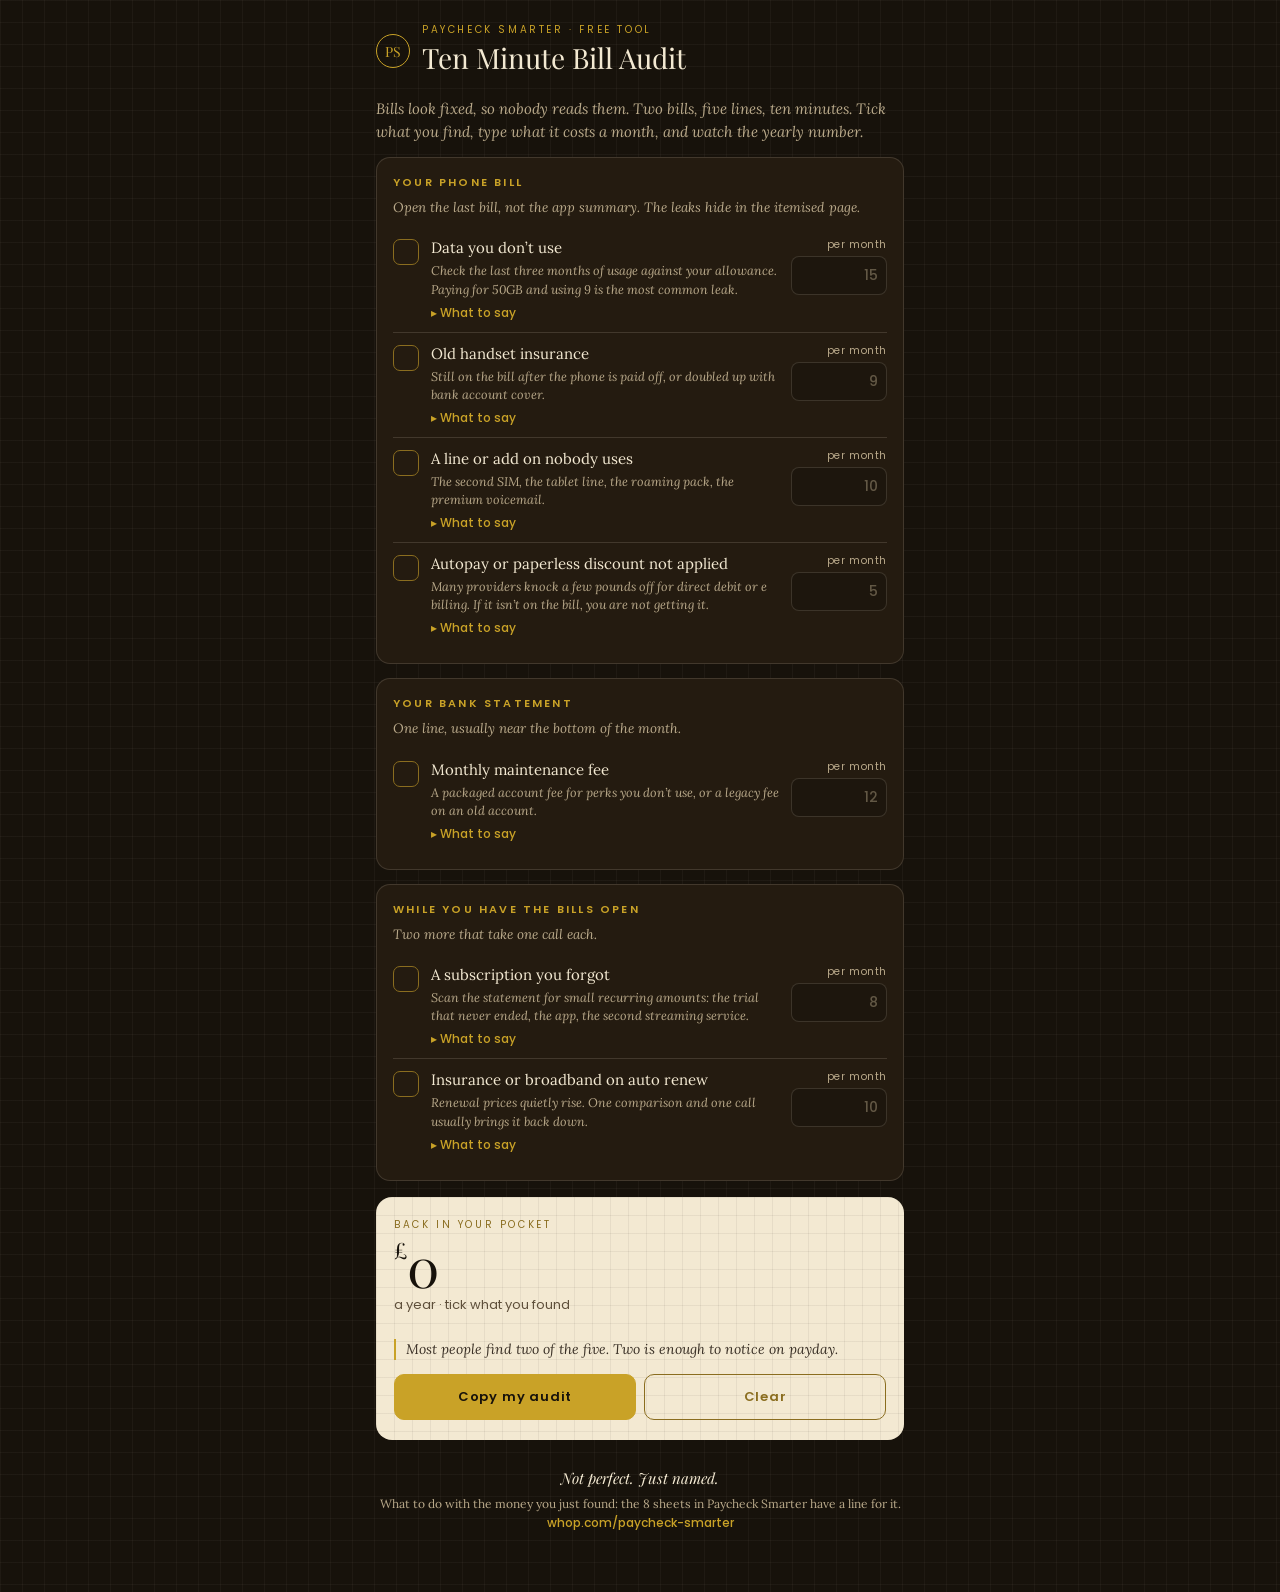
==== bill-audit/index.html @ 3b6a1077 "Add the free tools: Due Date Mover, Ten Minute Bill Audit" ====
<!doctype html>
<html lang="en">
<head>
<meta charset="utf-8">
<meta name="viewport" content="width=device-width, initial-scale=1, viewport-fit=cover">
<title>Ten Minute Bill Audit</title>
<meta name="description" content="Paycheck Smarter: the four leaks in a phone bill and the one line on a bank statement, with the exact words for each call and the yearly total you get back.">
<link rel="preconnect" href="https://fonts.googleapis.com">
<link href="https://fonts.googleapis.com/css2?family=Playfair+Display:ital,wght@0,400;0,500;1,400&family=Lora:ital,wght@0,400;0,600;1,400&family=Poppins:wght@400;500;600&display=swap" rel="stylesheet">
<style>
:root{--bg:#17120B;--surface:#241B10;--paper:#F3E9D2;--ink:#17120B;--gold:#C9A227;--gold2:#8A6D1F;--mute:#B9A98A;--line:rgba(243,233,210,.14)}
*{box-sizing:border-box;margin:0;padding:0;min-width:0}
input,select,button{min-width:0;max-width:100%}
html,body{background:var(--bg);color:var(--paper);font-family:Lora,Georgia,serif;-webkit-text-size-adjust:100%}
body{min-height:100vh;background-image:linear-gradient(rgba(243,233,210,.04) 1px,transparent 1px),linear-gradient(90deg,rgba(243,233,210,.04) 1px,transparent 1px);background-size:22px 22px}
.wrap{max-width:560px;margin:0 auto;padding:22px 16px 60px}
header{display:flex;align-items:center;gap:12px;margin-bottom:18px}
.mono{width:34px;height:34px;border:1px solid var(--gold);border-radius:50%;display:grid;place-items:center;font-family:"Playfair Display",serif;color:var(--gold);font-size:14px;flex:none}
.kicker{font-family:Poppins,sans-serif;font-size:10px;letter-spacing:.26em;text-transform:uppercase;color:var(--gold)}
h1{font-family:"Playfair Display",serif;font-weight:400;font-size:28px;line-height:1.15;margin:4px 0 6px}
.sub{color:var(--mute);font-style:italic;font-size:15px;line-height:1.5}
.card{background:var(--surface);border:1px solid var(--line);border-radius:14px;padding:16px;margin-top:14px}
.card h2{font-family:Poppins,sans-serif;font-weight:600;font-size:11px;letter-spacing:.2em;text-transform:uppercase;color:var(--gold);margin-bottom:6px}
.card .lead{font-size:13.5px;color:var(--mute);font-style:italic;margin-bottom:10px;line-height:1.5}
.check{display:grid;grid-template-columns:28px 1fr 96px;gap:10px;align-items:start;padding:10px 0;border-top:1px solid var(--line)}
.check:first-of-type{border-top:none}
.box{width:26px;height:26px;border:1.5px solid var(--gold2);border-radius:7px;background:transparent;cursor:pointer;position:relative;margin-top:2px}
.box.on{background:var(--gold);border-color:var(--gold)}
.box.on::after{content:"";position:absolute;left:8px;top:3px;width:7px;height:13px;border:solid var(--ink);border-width:0 2.5px 2.5px 0;transform:rotate(45deg)}
.check .t{font-size:15px;line-height:1.4}
.check .t small{display:block;color:var(--mute);font-size:12.5px;font-style:italic;margin-top:3px;line-height:1.45}
.check input{width:100%;background:#1D160D;border:1px solid var(--line);border-radius:8px;color:var(--paper);font:500 14px Poppins,sans-serif;padding:8px;outline:none;-moz-appearance:textfield;text-align:right}
.check input::-webkit-outer-spin-button,.check input::-webkit-inner-spin-button{-webkit-appearance:none}
.check input:focus{border-color:var(--gold)}
.check input::placeholder{color:rgba(185,169,138,.45)}
.check label{font:400 10px Poppins,sans-serif;color:var(--mute);display:block;text-align:right;margin-bottom:3px;letter-spacing:.06em}
details{margin-top:6px}
summary{cursor:pointer;font:500 12px Poppins,sans-serif;color:var(--gold);list-style:none}
summary::before{content:"▸ ";}
details[open] summary::before{content:"▾ ";}
.say{margin-top:6px;background:#1D160D;border-left:2px solid var(--gold);padding:8px 10px;font-size:13.5px;line-height:1.55;color:var(--paper);border-radius:0 8px 8px 0}
.result{margin-top:16px;border-radius:16px;padding:20px 18px;background:var(--paper);color:var(--ink);position:relative;overflow:hidden}
.result::before{content:"";position:absolute;inset:0;background-image:linear-gradient(rgba(23,18,11,.06) 1px,transparent 1px),linear-gradient(90deg,rgba(23,18,11,.06) 1px,transparent 1px);background-size:18px 18px;pointer-events:none}
.result>*{position:relative}
.result .kicker{color:var(--gold2)}
.big{font-family:"Playfair Display",serif;font-size:54px;line-height:1;margin:6px 0 2px}
.big small{font-size:22px;vertical-align:top}
.per{font:400 13px Poppins,sans-serif;color:#5E4F3A}
.lines{margin-top:12px;display:grid;grid-template-columns:1fr auto;gap:6px 14px;font-size:14px;color:#3B3127}
.lines b{font:600 13px Poppins,sans-serif;color:var(--ink);text-align:right}
.msg{margin-top:12px;font-size:14px;line-height:1.5;color:#3B3127;border-left:2px solid var(--gold);padding-left:10px;font-style:italic}
.actions{display:flex;gap:8px;margin-top:14px}
.btn{flex:1;border-radius:10px;padding:12px;font:600 13px Poppins,sans-serif;letter-spacing:.06em;cursor:pointer;border:1px solid var(--gold);background:var(--gold);color:var(--ink)}
.btn.ghost{background:transparent;color:var(--gold2);border-color:var(--gold2)}
footer{margin-top:26px;text-align:center;color:var(--mute);font-size:12px;line-height:1.6}
footer a{color:var(--gold);text-decoration:none;font-family:Poppins,sans-serif;font-weight:500}
.motto{font-family:"Playfair Display",serif;font-style:italic;color:var(--paper);font-size:15px;margin-bottom:4px}
</style>
</head>
<body>
<div class="wrap">
  <header>
    <div class="mono">PS</div>
    <div><div class="kicker">Paycheck Smarter · free tool</div><h1>Ten Minute Bill Audit</h1></div>
  </header>
  <p class="sub">Bills look fixed, so nobody reads them. Two bills, five lines, ten minutes. Tick what you find, type what it costs a month, and watch the yearly number.</p>

  <section class="card" id="phone">
    <h2>Your phone bill</h2>
    <p class="lead">Open the last bill, not the app summary. The leaks hide in the itemised page.</p>
    <div class="items"></div>
  </section>

  <section class="card" id="bank">
    <h2>Your bank statement</h2>
    <p class="lead">One line, usually near the bottom of the month.</p>
    <div class="items"></div>
  </section>

  <section class="card" id="other">
    <h2>While you have the bills open</h2>
    <p class="lead">Two more that take one call each.</p>
    <div class="items"></div>
  </section>

  <section class="result">
    <div class="kicker">Back in your pocket</div>
    <div class="big"><small id="cur">£</small><span id="year">0</span></div>
    <div class="per" id="per">a year · tick what you found</div>
    <div class="lines" id="lines"></div>
    <div class="msg" id="msg">Most people find two of the five. Two is enough to notice on payday.</div>
    <div class="actions"><button class="btn" id="copy">Copy my audit</button><button class="btn ghost" id="reset">Clear</button></div>
  </section>

  <footer>
    <div class="motto">Not perfect. Just named.</div>
    What to do with the money you just found: the 8 sheets in Paycheck Smarter have a line for it. <a href="https://whop.com/paycheck-smarter">whop.com/paycheck-smarter</a>
  </footer>
</div>
<script>
(function(){
  const KEY='ps_audit_v1', $=s=>document.querySelector(s);
  const ITEMS={
    phone:[
      {id:'data',t:'Data you don’t use',s:'Check the last three months of usage against your allowance. Paying for 50GB and using 9 is the most common leak.',d:15,say:'“I’m using about 9GB a month on a 50GB plan. What’s the cheapest plan that covers 15GB, and can you move me today without a new contract?”'},
      {id:'ins',t:'Old handset insurance',s:'Still on the bill after the phone is paid off, or doubled up with bank account cover.',d:9,say:'“Please remove the handset insurance from my account from the next bill. Can you confirm the date it stops and the new monthly total?”'},
      {id:'line',t:'A line or add on nobody uses',s:'The second SIM, the tablet line, the roaming pack, the premium voicemail.',d:10,say:'“There’s a line/add on on my account that isn’t used. Please cancel it and tell me the new monthly amount.”'},
      {id:'auto',t:'Autopay or paperless discount not applied',s:'Many providers knock a few pounds off for direct debit or e billing. If it isn’t on the bill, you are not getting it.',d:5,say:'“Is there a discount for paying by direct debit or paperless billing? Please apply it and confirm the new total.”'}],
    bank:[
      {id:'fee',t:'Monthly maintenance fee',s:'A packaged account fee for perks you don’t use, or a legacy fee on an old account.',d:12,say:'“I see a monthly account fee. I’d like to move to the free version of this account, or have the fee waived. What are my options?”'}],
    other:[
      {id:'sub',t:'A subscription you forgot',s:'Scan the statement for small recurring amounts: the trial that never ended, the app, the second streaming service.',d:8,say:'Cancel in the app store or the account page. If it says “cancel anytime”, that is the moment.'},
      {id:'insur',t:'Insurance or broadband on auto renew',s:'Renewal prices quietly rise. One comparison and one call usually brings it back down.',d:10,say:'“My renewal quote has gone up. I have a quote for [amount] elsewhere. Can you match it, or is there a cheaper equivalent policy?”'}]
  };
  let st=load()||{cur:'£',v:{}};
  function load(){try{return JSON.parse(localStorage.getItem(KEY))}catch(e){return null}}
  function save(){try{localStorage.setItem(KEY,JSON.stringify(st))}catch(e){}}
  function fmt(n){return (Math.round(n*100)/100).toLocaleString('en-GB',{maximumFractionDigits:2})}
  function render(){
    Object.entries(ITEMS).forEach(([sec,items])=>{
      const box=$('#'+sec+' .items'); box.innerHTML='';
      items.forEach(it=>{
        const v=st.v[it.id]||{on:false,a:''};
        const d=document.createElement('div'); d.className='check';
        d.innerHTML=`<button class="box ${v.on?'on':''}" aria-label="found"></button><div class="t">${it.t}<small>${it.s}</small><details><summary>What to say</summary><div class="say">${it.say}</div></details></div><div><label>per month</label><input type="number" inputmode="decimal" placeholder="${it.d}" value="${v.a}"></div>`;
        const [b,,wrap]=d.children; const inp=wrap.querySelector('input');
        b.onclick=()=>{v.on=!v.on; if(v.on&&!v.a) v.a=it.d; st.v[it.id]=v; render();};
        inp.oninput=()=>{v.a=inp.value; if(inp.value) v.on=true; st.v[it.id]=v; calc();};
        box.appendChild(d);
      });
    });
    calc();
  }
  function calc(){
    let month=0, n=0; const lines=[];
    Object.values(ITEMS).flat().forEach(it=>{const v=st.v[it.id]; if(v&&v.on){const a=parseFloat(v.a)||0; month+=a; n++; lines.push(`<span>${it.t}</span><b>${st.cur}${fmt(a*12)}</b>`);}});
    $('#cur').textContent=st.cur; $('#year').textContent=fmt(month*12);
    $('#per').textContent = n? `a year · ${st.cur}${fmt(month)} a month · ${n} leak${n>1?'s':''} found` : 'a year · tick what you found';
    $('#lines').innerHTML=lines.join('');
    const m=$('#msg');
    if(!n) m.textContent='Most people find two of the five. Two is enough to notice on payday.';
    else if(month*12<100) m.textContent='Small, and real. Put it on the same page as the bills so it has a job, not just a disappearance.';
    else if(month*12<400) m.textContent=`${st.cur}${fmt(month*12)} a year is one week of groceries, every month, for doing nothing twice. Make the calls this week while the bill is open.`;
    else m.textContent=`${st.cur}${fmt(month*12)} a year. That is a holdback that builds itself. Give it a line on the weekly page before it leaks into Friday.`;
    document.querySelectorAll('.box').forEach((b,i)=>{});
    save();
  }
  $('#cur').onclick=()=>{st.cur=st.cur==='£'?'$':st.cur==='$'?'€':'£';render()};
  $('#reset').onclick=()=>{st.v={};render()};
  $('#copy').onclick=async()=>{const found=Object.values(ITEMS).flat().filter(it=>st.v[it.id]&&st.v[it.id].on); const month=found.reduce((t,it)=>t+(parseFloat(st.v[it.id].a)||0),0); const txt=`Bill audit: ${found.length} leaks found, ${st.cur}${fmt(month)} a month, ${st.cur}${fmt(month*12)} a year.\n`+found.map(it=>`• ${it.t}: ${st.cur}${fmt(parseFloat(st.v[it.id].a)||0)}/mo`).join('\n')+`\n(Paycheck Smarter)`; try{await navigator.clipboard.writeText(txt);$('#copy').textContent='Copied ✓'}catch(e){prompt('Copy:',txt)} setTimeout(()=>$('#copy').textContent='Copy my audit',1400)};
  render();
})();
</script>
</body>
</html>
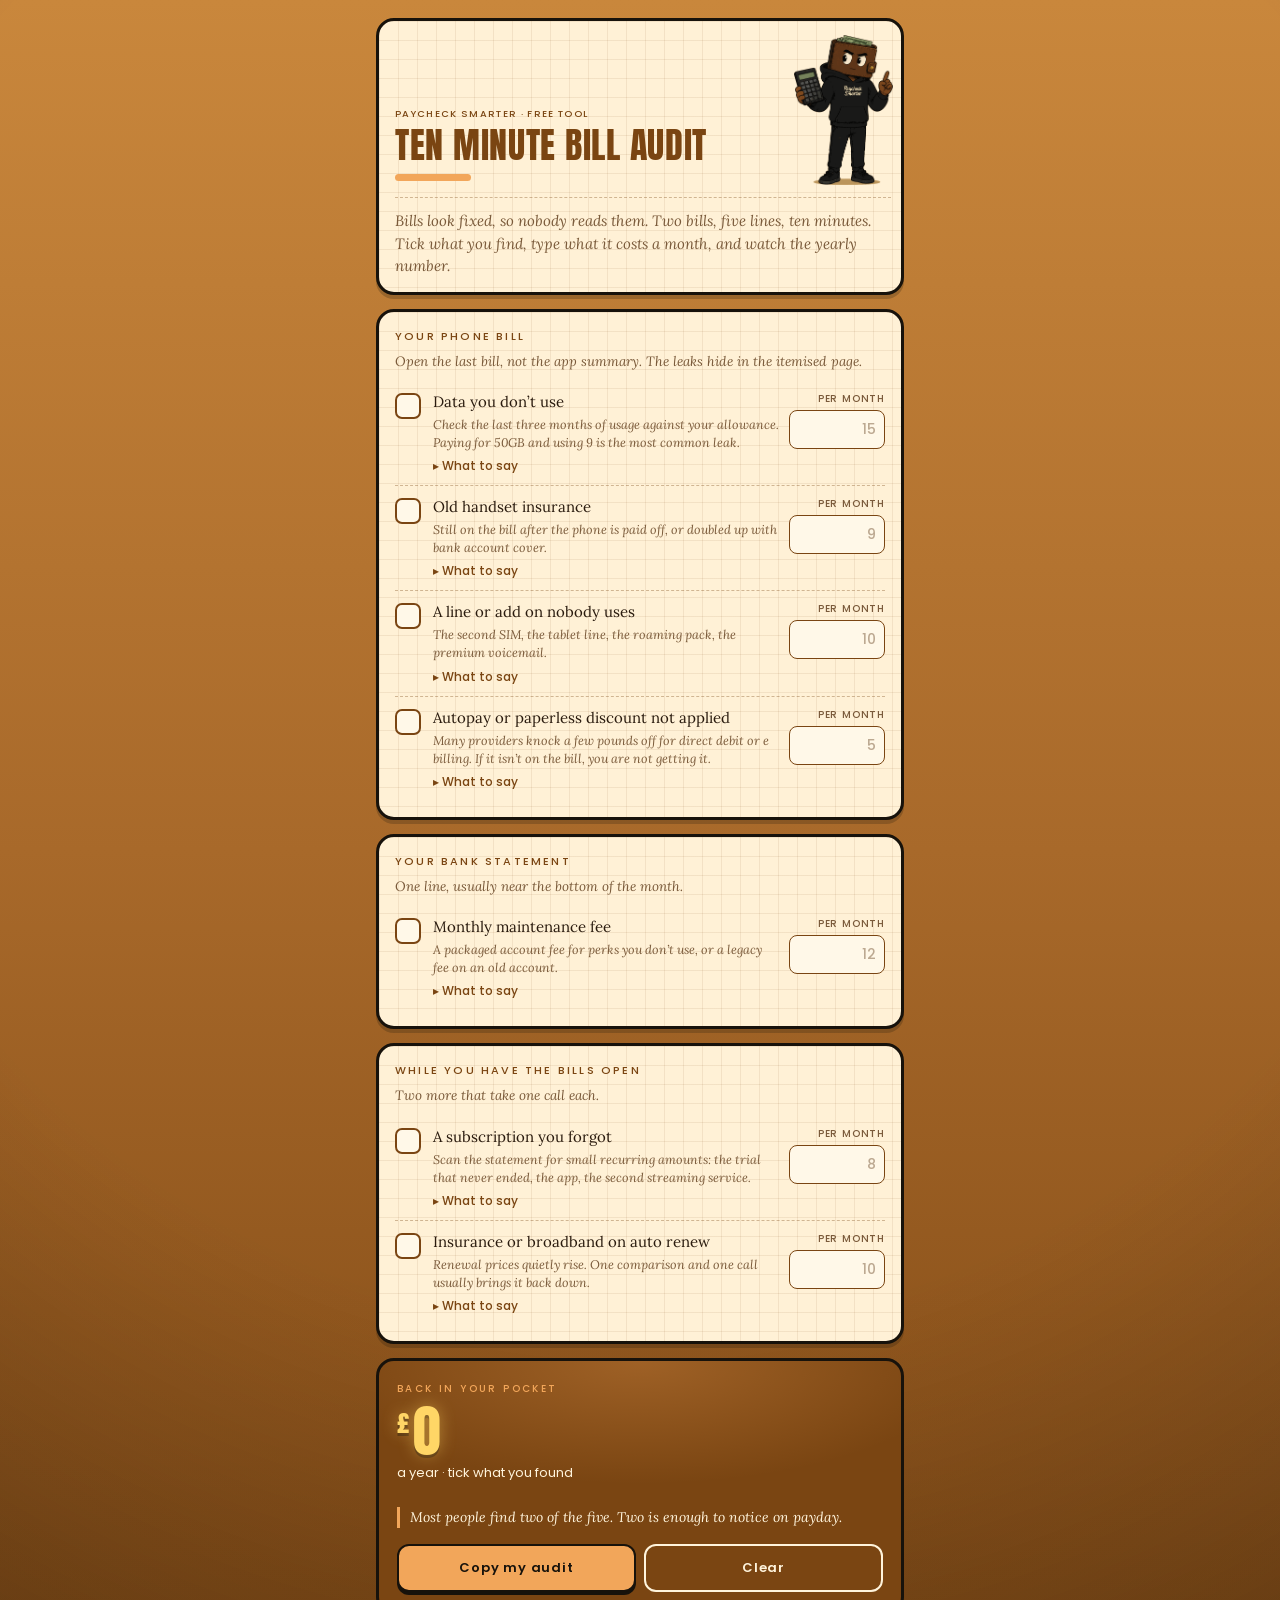
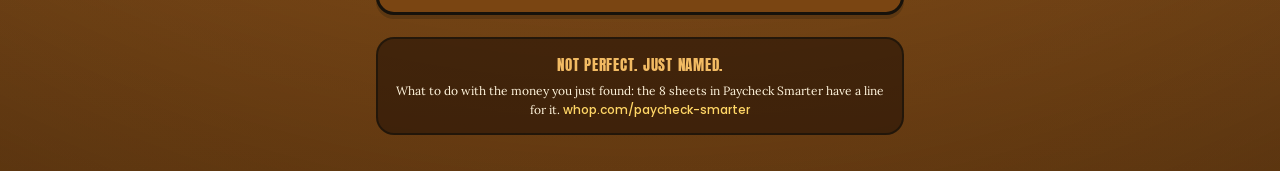
==== commit 4b660a2a: "Amber restyle of the 4 free tools (page 2 branding) Same text, logic and links; only the design chan" ====
--- a/bill-audit/index.html
+++ b/bill-audit/index.html
@@ -5,65 +5,95 @@
 <meta name="viewport" content="width=device-width, initial-scale=1, viewport-fit=cover">
 <title>Ten Minute Bill Audit</title>
 <meta name="description" content="Paycheck Smarter: the four leaks in a phone bill and the one line on a bank statement, with the exact words for each call and the yearly total you get back.">
+<meta name="theme-color" content="#C9873C">
 <link rel="preconnect" href="https://fonts.googleapis.com">
-<link href="https://fonts.googleapis.com/css2?family=Playfair+Display:ital,wght@0,400;0,500;1,400&family=Lora:ital,wght@0,400;0,600;1,400&family=Poppins:wght@400;500;600&display=swap" rel="stylesheet">
+<link rel="preconnect" href="https://fonts.gstatic.com" crossorigin>
+<link href="https://fonts.googleapis.com/css2?family=Anton&family=Lora:ital,wght@0,400;0,600;1,400&family=Poppins:wght@400;500;600&display=swap" rel="stylesheet">
 <style>
-:root{--bg:#17120B;--surface:#241B10;--paper:#F3E9D2;--ink:#17120B;--gold:#C9A227;--gold2:#8A6D1F;--mute:#B9A98A;--line:rgba(243,233,210,.14)}
+:root{--amber:#C9873C;--sun:#F2BB63;--cocoa:#7A4512;--esp:#17120B;--cream:#FFF1D6;--cream2:#FFF8E8;--creamtxt:#FFF4DC;--orange:#F2A65A;--gold:#FFD666;--green:#4F8F3F;--green2:#9BE08A;--red:#B8432A;--red2:#FF7A5C;--ink:#2A1B0E;--ink2:#7A5A3A;--line:rgba(122,69,18,.35)}
 *{box-sizing:border-box;margin:0;padding:0;min-width:0}
-input,select,button{min-width:0;max-width:100%}
-html,body{background:var(--bg);color:var(--paper);font-family:Lora,Georgia,serif;-webkit-text-size-adjust:100%}
-body{min-height:100vh;background-image:linear-gradient(rgba(243,233,210,.04) 1px,transparent 1px),linear-gradient(90deg,rgba(243,233,210,.04) 1px,transparent 1px);background-size:22px 22px}
-.wrap{max-width:560px;margin:0 auto;padding:22px 16px 60px}
-header{display:flex;align-items:center;gap:12px;margin-bottom:18px}
-.mono{width:34px;height:34px;border:1px solid var(--gold);border-radius:50%;display:grid;place-items:center;font-family:"Playfair Display",serif;color:var(--gold);font-size:14px;flex:none}
-.kicker{font-family:Poppins,sans-serif;font-size:10px;letter-spacing:.26em;text-transform:uppercase;color:var(--gold)}
-h1{font-family:"Playfair Display",serif;font-weight:400;font-size:28px;line-height:1.15;margin:4px 0 6px}
-.sub{color:var(--mute);font-style:italic;font-size:15px;line-height:1.5}
-.card{background:var(--surface);border:1px solid var(--line);border-radius:14px;padding:16px;margin-top:14px}
-.card h2{font-family:Poppins,sans-serif;font-weight:600;font-size:11px;letter-spacing:.2em;text-transform:uppercase;color:var(--gold);margin-bottom:6px}
-.card .lead{font-size:13.5px;color:var(--mute);font-style:italic;margin-bottom:10px;line-height:1.5}
-.check{display:grid;grid-template-columns:28px 1fr 96px;gap:10px;align-items:start;padding:10px 0;border-top:1px solid var(--line)}
+input,select,button{min-width:0;max-width:100%;font-family:inherit}
+html{background:#7A4512}
+html,body{color:var(--ink);font-family:Lora,Georgia,serif;-webkit-text-size-adjust:100%}
+body{min-height:100vh;background:radial-gradient(130% 90% at 50% 30%,rgba(23,18,11,0) 50%,rgba(23,18,11,.42) 100%),linear-gradient(180deg,#C9873C 0%,#A8692A 48%,#7A4512 100%)}
+.wrap{max-width:560px;margin:0 auto;padding:18px 16px 36px}
+.card{background-color:var(--cream);background-image:linear-gradient(rgba(122,69,18,.09) 1px,transparent 1px),linear-gradient(90deg,rgba(122,69,18,.09) 1px,transparent 1px);background-size:19px 19px;border:3px solid var(--esp);border-radius:18px;padding:16px;margin-top:14px;box-shadow:0 4px 0 rgba(23,18,11,.22)}
+.hero{margin-top:0;padding:14px 10px 14px 16px;overflow:hidden}
+.hero .kicker{font-size:9.5px;letter-spacing:.14em}
+.hero-top{display:grid;grid-template-columns:1fr auto;gap:8px;align-items:end}
+.hero-txt{padding-bottom:4px}
+.avatar{height:150px;width:auto;display:block;justify-self:end;flex:none;margin-right:-2px}
+.kicker{font-family:Poppins,Arial,sans-serif;font-weight:500;font-size:10px;letter-spacing:.24em;text-transform:uppercase;color:var(--cocoa)}
+h1{font-family:Anton,Impact,"Arial Narrow",sans-serif;font-weight:400;font-size:36px;line-height:1.02;letter-spacing:.02em;text-transform:uppercase;color:var(--cocoa);margin:6px 0 0}
+.rule{height:7px;width:76px;background:var(--orange);border-radius:4px;margin-top:10px;animation:grow .7s cubic-bezier(.2,.8,.2,1) both}
+@keyframes grow{from{width:0}to{width:76px}}
+@media (prefers-reduced-motion:reduce){.rule{animation:none}}
+.sub{margin-top:12px;padding-top:12px;border-top:1.5px dashed var(--line);color:var(--ink2);font-style:italic;font-size:15px;line-height:1.5}
+.card h2{font-family:Poppins,Arial,sans-serif;font-weight:500;font-size:11px;letter-spacing:.2em;text-transform:uppercase;color:var(--cocoa);margin-bottom:12px;display:flex;flex-wrap:wrap;justify-content:space-between;align-items:center;gap:2px 8px}
+.card h2 small{font-weight:400;letter-spacing:0;text-transform:none;color:var(--ink2);font-family:Lora,Georgia,serif;font-style:italic;font-size:12px;text-align:right;margin-left:auto}
+label{display:block;font-family:Poppins,Arial,sans-serif;font-weight:500;font-size:12px;color:var(--ink2);margin:10px 0 5px}
+input[type=number],input[type=date],input[type=text],select{width:100%;background:var(--cream2);border:1.5px solid var(--cocoa);border-radius:10px;color:var(--ink);font:500 18px Poppins,Arial,sans-serif;padding:11px 12px;outline:none;-moz-appearance:textfield}
+input::-webkit-outer-spin-button,input::-webkit-inner-spin-button{-webkit-appearance:none}
+input:focus,select:focus{border-color:var(--orange);box-shadow:0 0 0 3px rgba(242,166,90,.4)}
+input::placeholder{color:rgba(122,90,58,.55)}
+button:focus-visible{outline:3px solid rgba(242,166,90,.75);outline-offset:2px}
+.row{display:grid;grid-template-columns:1fr 1fr;gap:10px}
+.x{width:34px;height:42px;border:1.5px solid var(--cocoa);background:var(--cream2);color:var(--cocoa);border-radius:10px;font-size:18px;cursor:pointer}
+.add{margin-top:4px;width:100%;background:transparent;border:1.5px dashed var(--cocoa);color:var(--cocoa);border-radius:10px;padding:10px;font:500 13px Poppins,Arial,sans-serif;cursor:pointer}
+.total{display:flex;justify-content:space-between;font-family:Poppins,Arial,sans-serif;font-size:13px;color:var(--ink2);margin-top:8px;padding-top:8px;border-top:1.5px solid var(--line)}
+.total b{color:var(--ink);font-weight:600}
+.result{margin-top:14px;border-radius:18px;border:3px solid var(--esp);padding:20px 18px;background:var(--cocoa);color:var(--creamtxt);position:relative;overflow:hidden;box-shadow:0 4px 0 rgba(23,18,11,.22)}
+.result::before{content:"";position:absolute;inset:0;background:radial-gradient(90% 70% at 50% 0%,rgba(255,170,90,.28),transparent 70%);pointer-events:none}
+.result>*{position:relative}
+.result .kicker{color:var(--orange)}
+.big{font-family:Anton,Impact,"Arial Narrow",sans-serif;font-size:60px;line-height:1;margin:6px 0 4px;color:var(--gold);letter-spacing:.01em;text-shadow:0 0 16px rgba(255,214,102,.45),0 3px 0 rgba(23,18,11,.4)}
+.big small{font-size:26px;vertical-align:top;margin-right:3px;line-height:1.5;cursor:pointer}
+.per{font-family:Poppins,Arial,sans-serif;font-size:13px;color:var(--creamtxt)}
+.msg,.move{margin-top:14px;font-size:14px;line-height:1.5;color:var(--creamtxt);border-left:3px solid var(--orange);padding-left:10px;font-style:italic}
+.actions{display:flex;gap:8px;margin-top:16px}
+.btn{flex:1;border-radius:12px;padding:12px;font:600 13px Poppins,Arial,sans-serif;letter-spacing:.06em;cursor:pointer;border:2px solid var(--esp);background:var(--orange);color:var(--esp);box-shadow:0 3px 0 var(--esp)}
+.btn.ghost{background:transparent;color:var(--creamtxt);border-color:var(--creamtxt);box-shadow:none}
+footer{margin-top:22px;text-align:center;color:var(--creamtxt);font-size:12px;line-height:1.6;background:rgba(40,20,8,.62);border:2px solid rgba(23,18,11,.7);border-radius:18px;padding:14px 16px}
+footer a{color:var(--gold);text-decoration:none;font-family:Poppins,Arial,sans-serif;font-weight:500}
+.motto{font-family:Anton,Impact,"Arial Narrow",sans-serif;letter-spacing:.05em;text-transform:uppercase;color:var(--sun);font-size:15px;margin-bottom:4px}
+.card h2{margin-bottom:6px}
+.card .lead{font-size:13.5px;color:var(--ink2);font-style:italic;margin-bottom:10px;line-height:1.5}
+.check{display:grid;grid-template-columns:28px 1fr 96px;gap:10px;align-items:start;padding:10px 0;border-top:1.5px dashed var(--line)}
 .check:first-of-type{border-top:none}
-.box{width:26px;height:26px;border:1.5px solid var(--gold2);border-radius:7px;background:transparent;cursor:pointer;position:relative;margin-top:2px}
-.box.on{background:var(--gold);border-color:var(--gold)}
-.box.on::after{content:"";position:absolute;left:8px;top:3px;width:7px;height:13px;border:solid var(--ink);border-width:0 2.5px 2.5px 0;transform:rotate(45deg)}
-.check .t{font-size:15px;line-height:1.4}
-.check .t small{display:block;color:var(--mute);font-size:12.5px;font-style:italic;margin-top:3px;line-height:1.45}
-.check input{width:100%;background:#1D160D;border:1px solid var(--line);border-radius:8px;color:var(--paper);font:500 14px Poppins,sans-serif;padding:8px;outline:none;-moz-appearance:textfield;text-align:right}
+.box{width:26px;height:26px;border:2px solid var(--cocoa);border-radius:7px;background:var(--cream2);cursor:pointer;position:relative;margin-top:2px}
+.box.on{background:var(--orange);border-color:var(--esp)}
+.box.on::after{content:"";position:absolute;left:7px;top:2px;width:7px;height:13px;border:solid var(--esp);border-width:0 2.5px 2.5px 0;transform:rotate(45deg)}
+.check .t{font-size:15px;line-height:1.4;color:var(--ink)}
+.check .t small{display:block;color:var(--ink2);font-size:12.5px;font-style:italic;margin-top:3px;line-height:1.45}
+.check input{width:100%;background:var(--cream2);border:1.5px solid var(--cocoa);border-radius:8px;color:var(--ink);font:500 14px Poppins,Arial,sans-serif;padding:8px;outline:none;-moz-appearance:textfield;text-align:right}
 .check input::-webkit-outer-spin-button,.check input::-webkit-inner-spin-button{-webkit-appearance:none}
-.check input:focus{border-color:var(--gold)}
-.check input::placeholder{color:rgba(185,169,138,.45)}
-.check label{font:400 10px Poppins,sans-serif;color:var(--mute);display:block;text-align:right;margin-bottom:3px;letter-spacing:.06em}
+.check input:focus{border-color:var(--orange)}
+.check input::placeholder{color:rgba(122,90,58,.5)}
+.check label{font:500 10px Poppins,Arial,sans-serif;color:var(--ink2);display:block;text-align:right;margin:0 0 3px;letter-spacing:.08em;text-transform:uppercase}
 details{margin-top:6px}
-summary{cursor:pointer;font:500 12px Poppins,sans-serif;color:var(--gold);list-style:none}
+summary{cursor:pointer;font:500 12px Poppins,Arial,sans-serif;color:var(--cocoa);list-style:none}
 summary::before{content:"▸ ";}
 details[open] summary::before{content:"▾ ";}
-.say{margin-top:6px;background:#1D160D;border-left:2px solid var(--gold);padding:8px 10px;font-size:13.5px;line-height:1.55;color:var(--paper);border-radius:0 8px 8px 0}
-.result{margin-top:16px;border-radius:16px;padding:20px 18px;background:var(--paper);color:var(--ink);position:relative;overflow:hidden}
-.result::before{content:"";position:absolute;inset:0;background-image:linear-gradient(rgba(23,18,11,.06) 1px,transparent 1px),linear-gradient(90deg,rgba(23,18,11,.06) 1px,transparent 1px);background-size:18px 18px;pointer-events:none}
-.result>*{position:relative}
-.result .kicker{color:var(--gold2)}
-.big{font-family:"Playfair Display",serif;font-size:54px;line-height:1;margin:6px 0 2px}
-.big small{font-size:22px;vertical-align:top}
-.per{font:400 13px Poppins,sans-serif;color:#5E4F3A}
-.lines{margin-top:12px;display:grid;grid-template-columns:1fr auto;gap:6px 14px;font-size:14px;color:#3B3127}
-.lines b{font:600 13px Poppins,sans-serif;color:var(--ink);text-align:right}
-.msg{margin-top:12px;font-size:14px;line-height:1.5;color:#3B3127;border-left:2px solid var(--gold);padding-left:10px;font-style:italic}
-.actions{display:flex;gap:8px;margin-top:14px}
-.btn{flex:1;border-radius:10px;padding:12px;font:600 13px Poppins,sans-serif;letter-spacing:.06em;cursor:pointer;border:1px solid var(--gold);background:var(--gold);color:var(--ink)}
-.btn.ghost{background:transparent;color:var(--gold2);border-color:var(--gold2)}
-footer{margin-top:26px;text-align:center;color:var(--mute);font-size:12px;line-height:1.6}
-footer a{color:var(--gold);text-decoration:none;font-family:Poppins,sans-serif;font-weight:500}
-.motto{font-family:"Playfair Display",serif;font-style:italic;color:var(--paper);font-size:15px;margin-bottom:4px}
+.say{margin-top:6px;background:var(--cream2);border:1.5px solid rgba(122,69,18,.45);border-left:3px solid var(--orange);padding:8px 10px;font-size:13.5px;line-height:1.55;color:var(--ink);border-radius:0 8px 8px 0}
+.big{font-size:56px}
+.lines{margin-top:12px;display:grid;grid-template-columns:1fr auto;gap:6px 14px;font-size:14px;color:var(--creamtxt)}
+.lines b{font:600 13px Poppins,Arial,sans-serif;color:var(--gold);text-align:right}
+.msg{margin-top:12px}
 </style>
 </head>
 <body>
 <div class="wrap">
-  <header>
-    <div class="mono">PS</div>
-    <div><div class="kicker">Paycheck Smarter · free tool</div><h1>Ten Minute Bill Audit</h1></div>
+  <header class="card hero">
+    <div class="hero-top">
+      <div class="hero-txt">
+        <div class="kicker">Paycheck Smarter · free tool</div>
+        <h1>Ten Minute Bill Audit</h1>
+        <div class="rule" aria-hidden="true"></div>
+      </div>
+      <img class="avatar" alt="" src="[data-uri]">
+    </div>
+    <p class="sub">Bills look fixed, so nobody reads them. Two bills, five lines, ten minutes. Tick what you find, type what it costs a month, and watch the yearly number.</p>
   </header>
-  <p class="sub">Bills look fixed, so nobody reads them. Two bills, five lines, ten minutes. Tick what you find, type what it costs a month, and watch the yearly number.</p>
 
   <section class="card" id="phone">
     <h2>Your phone bill</h2>
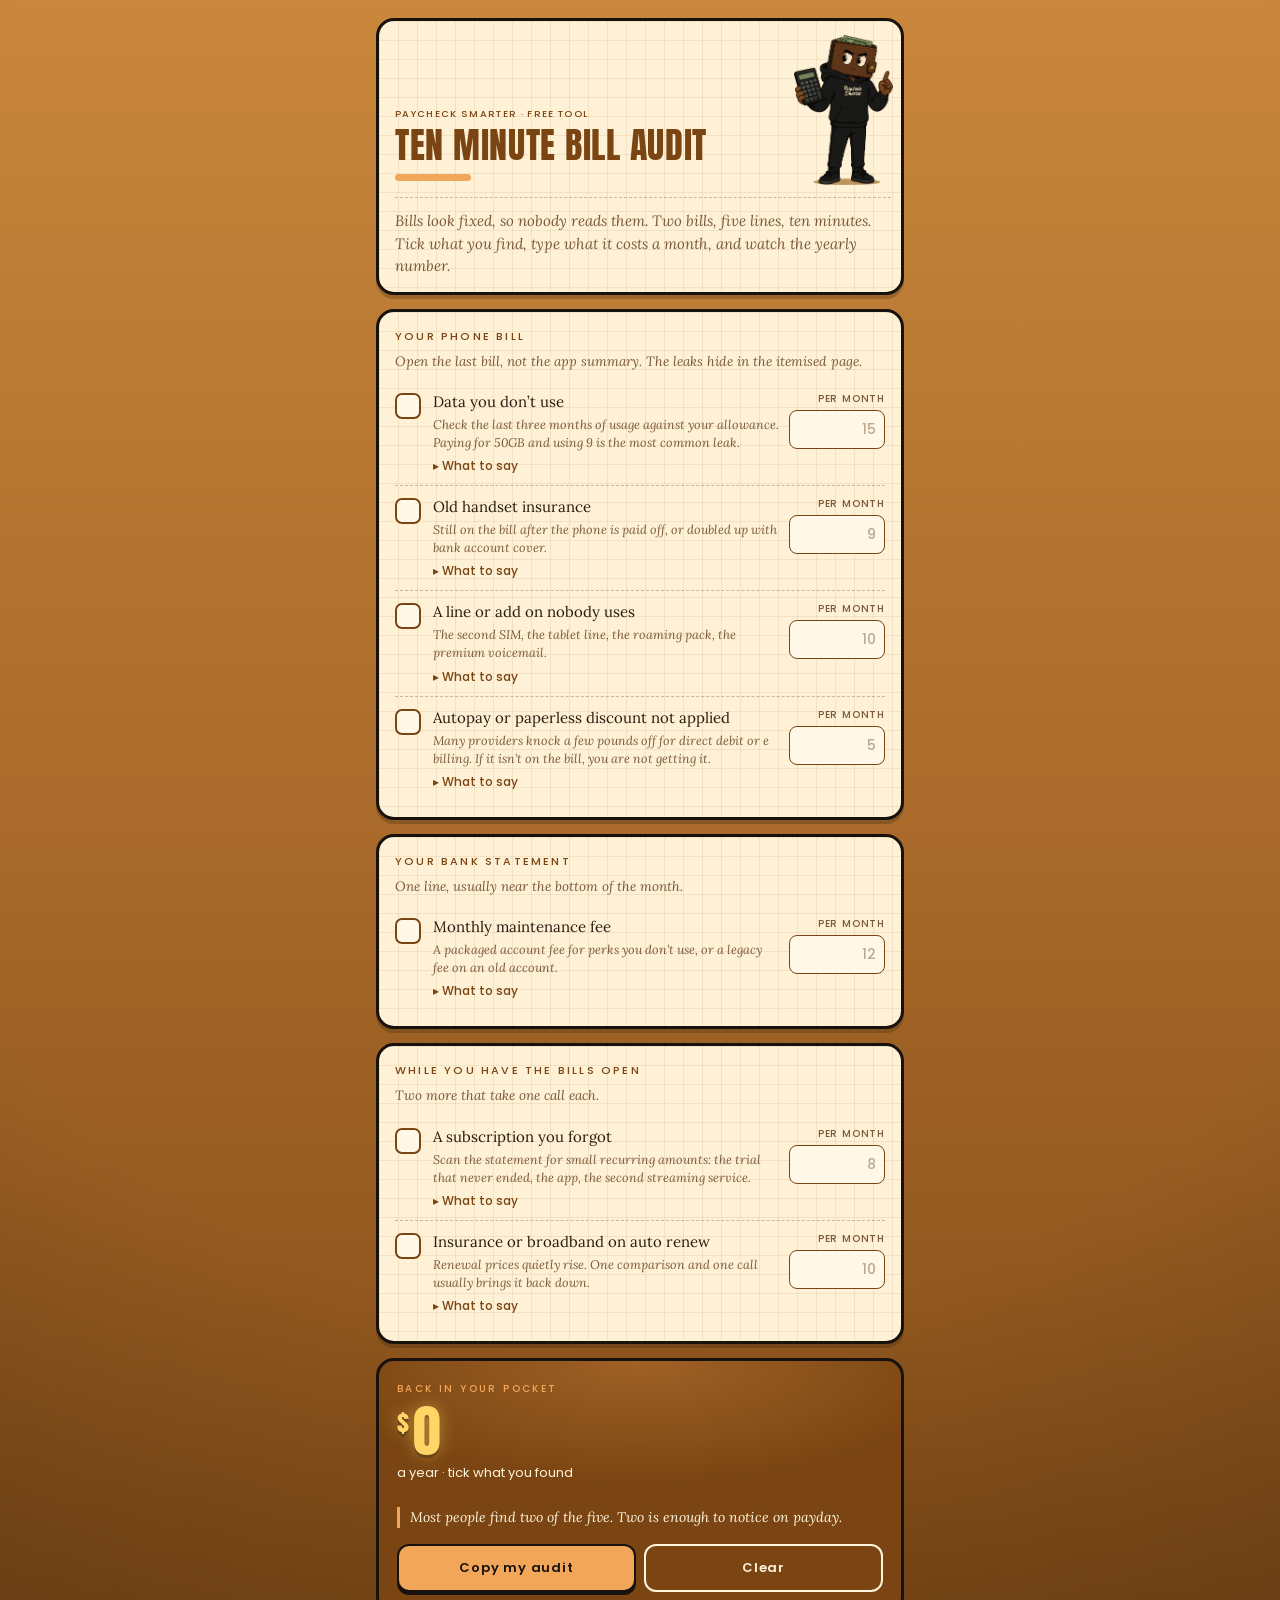
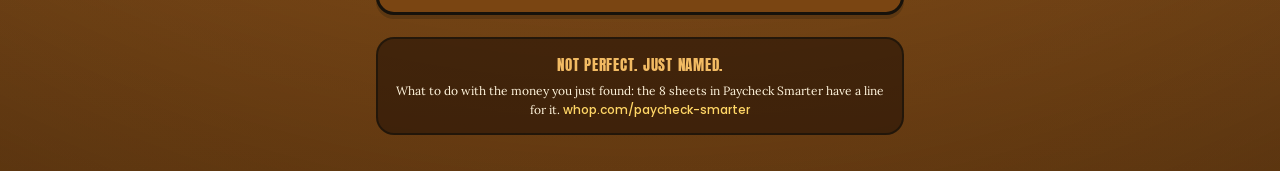
==== commit 456a413e: "Free tools: dollar default with auto currency by locale, switch with a tap" ====
--- a/bill-audit/index.html
+++ b/bill-audit/index.html
@@ -115,7 +115,7 @@
 
   <section class="result">
     <div class="kicker">Back in your pocket</div>
-    <div class="big"><small id="cur">£</small><span id="year">0</span></div>
+    <div class="big"><small id="cur" title="Tap to switch $ / € / £">$</small><span id="year">0</span></div>
     <div class="per" id="per">a year · tick what you found</div>
     <div class="lines" id="lines"></div>
     <div class="msg" id="msg">Most people find two of the five. Two is enough to notice on payday.</div>
@@ -128,6 +128,7 @@
   </footer>
 </div>
 <script>
+const DEF_CUR=(()=>{try{const l=navigator.language||'en-US';if(/-(GB|UK)$/i.test(l))return '£';if(/^(de|fr|it|es|nl|pt|fi|el|sk|sl|et|lv|lt|mt)/i.test(l)||/-(IE|AT|BE|PT|FI)$/i.test(l))return '€';}catch(e){}return '$';})();
 (function(){
   const KEY='ps_audit_v1', $=s=>document.querySelector(s);
   const ITEMS={
@@ -142,7 +143,7 @@
       {id:'sub',t:'A subscription you forgot',s:'Scan the statement for small recurring amounts: the trial that never ended, the app, the second streaming service.',d:8,say:'Cancel in the app store or the account page. If it says “cancel anytime”, that is the moment.'},
       {id:'insur',t:'Insurance or broadband on auto renew',s:'Renewal prices quietly rise. One comparison and one call usually brings it back down.',d:10,say:'“My renewal quote has gone up. I have a quote for [amount] elsewhere. Can you match it, or is there a cheaper equivalent policy?”'}]
   };
-  let st=load()||{cur:'£',v:{}};
+  let st=load()||{cur:DEF_CUR,v:{}};
   function load(){try{return JSON.parse(localStorage.getItem(KEY))}catch(e){return null}}
   function save(){try{localStorage.setItem(KEY,JSON.stringify(st))}catch(e){}}
   function fmt(n){return (Math.round(n*100)/100).toLocaleString('en-GB',{maximumFractionDigits:2})}
@@ -175,7 +176,7 @@
     document.querySelectorAll('.box').forEach((b,i)=>{});
     save();
   }
-  $('#cur').onclick=()=>{st.cur=st.cur==='£'?'$':st.cur==='$'?'€':'£';render()};
+  $('#cur').onclick=()=>{st.cur=({'$':'€','€':'£','£':'$'})[st.cur]||'$';render()};
   $('#reset').onclick=()=>{st.v={};render()};
   $('#copy').onclick=async()=>{const found=Object.values(ITEMS).flat().filter(it=>st.v[it.id]&&st.v[it.id].on); const month=found.reduce((t,it)=>t+(parseFloat(st.v[it.id].a)||0),0); const txt=`Bill audit: ${found.length} leaks found, ${st.cur}${fmt(month)} a month, ${st.cur}${fmt(month*12)} a year.\n`+found.map(it=>`• ${it.t}: ${st.cur}${fmt(parseFloat(st.v[it.id].a)||0)}/mo`).join('\n')+`\n(Paycheck Smarter)`; try{await navigator.clipboard.writeText(txt);$('#copy').textContent='Copied ✓'}catch(e){prompt('Copy:',txt)} setTimeout(()=>$('#copy').textContent='Copy my audit',1400)};
   render();
